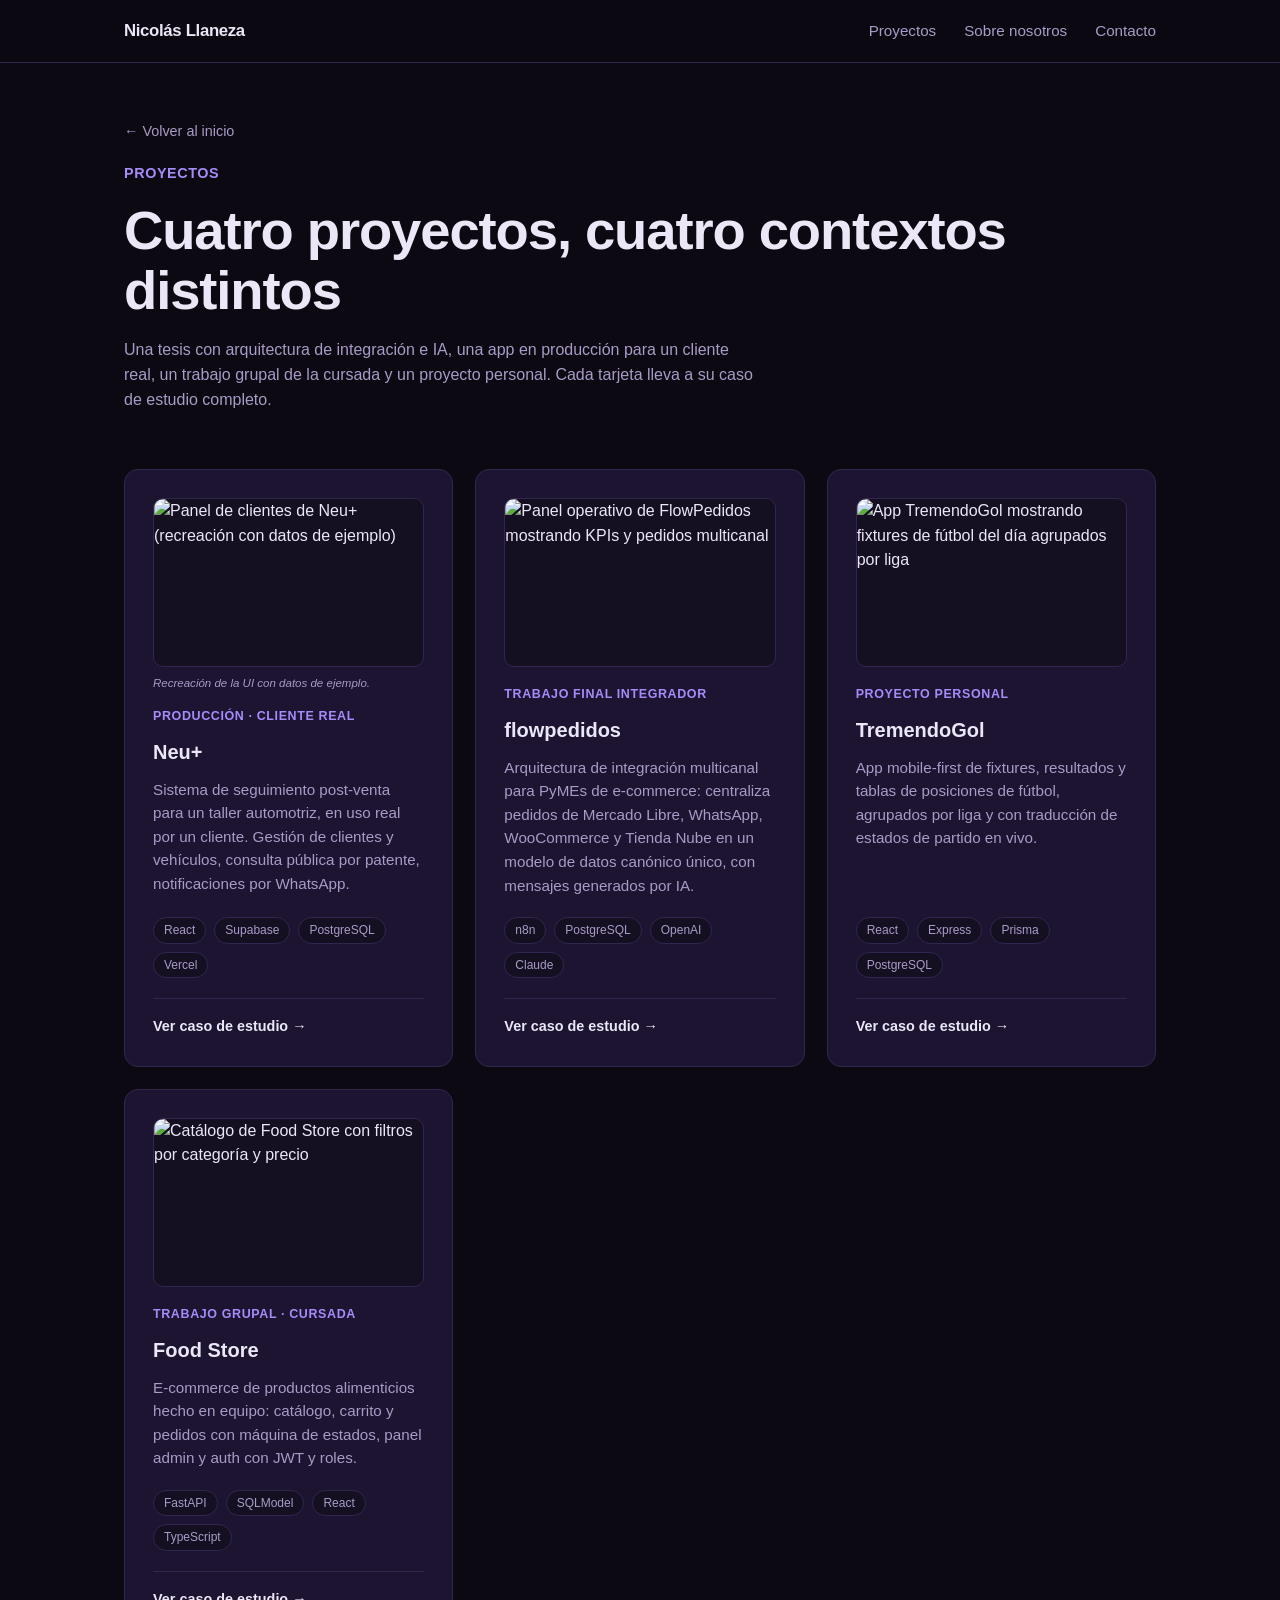
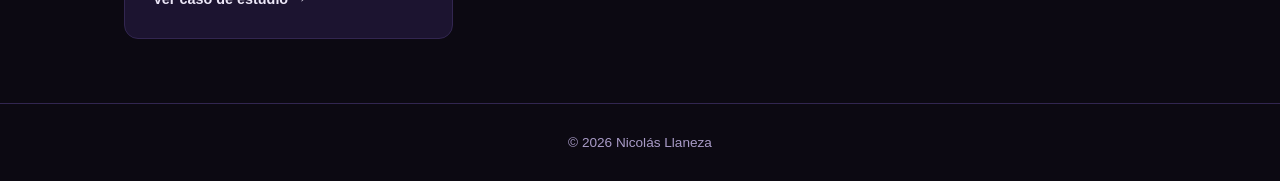
==== proyectos/index.html @ ff7ce4b2 "Rewrite about section as MNK Labs company copy Reframes "Sobre mí" as "Sobre nosotros" from the stud" ====
<!DOCTYPE html>
<html lang="es">
<head>
<meta charset="UTF-8">
<meta name="viewport" content="width=device-width, initial-scale=1.0">
<title>Proyectos — Nicolás Llaneza</title>
<meta name="description" content="Proyectos de Nicolás Llaneza: flowpedidos, Neu+, TremendoGol y Food Store, con caso de estudio de cada uno.">
<link rel="stylesheet" href="../assets/style.css">
</head>
<body>

<header>
  <div class="wrap">
    <nav>
      <a class="logo" href="../index.html">Nicolás Llaneza</a>
      <ul class="nav-links">
        <li><a href="./">Proyectos</a></li>
        <li><a href="../index.html#nosotros">Sobre nosotros</a></li>
        <li><a href="../index.html#contacto">Contacto</a></li>
      </ul>
    </nav>
  </div>
</header>

<main>
  <div class="wrap">
    <section class="page-hero">
      <a class="back-link" href="../index.html">← Volver al inicio</a>
      <div class="eyebrow">Proyectos</div>
      <h1>Cuatro proyectos, cuatro contextos distintos</h1>
      <p class="section-sub">
        Una tesis con arquitectura de integración e IA, una app en producción para un
        cliente real, un trabajo grupal de la cursada y un proyecto personal. Cada tarjeta
        lleva a su caso de estudio completo.
      </p>
    </section>

    <section style="padding-top: 0;">
      <div class="projects-grid">

        <a class="card" href="neu.html">
          <img class="card-image" src="../assets/neu.jpg" alt="Panel de clientes de Neu+ (recreación con datos de ejemplo)">
          <div class="card-image-caption">Recreación de la UI con datos de ejemplo.</div>
          <div class="card-kicker">Producción · Cliente real</div>
          <h3>Neu+</h3>
          <p>
            Sistema de seguimiento post-venta para un taller automotriz, en uso real por
            un cliente. Gestión de clientes y vehículos, consulta pública por patente,
            notificaciones por WhatsApp.
          </p>
          <div class="tags">
            <span>React</span><span>Supabase</span><span>PostgreSQL</span><span>Vercel</span>
          </div>
          <span class="card-cta">Ver caso de estudio →</span>
        </a>

        <a class="card" href="flowpedidos.html">
          <img class="card-image" src="../assets/flowpedidos.jpg" alt="Panel operativo de FlowPedidos mostrando KPIs y pedidos multicanal">
          <div class="card-kicker">Trabajo final integrador</div>
          <h3>flowpedidos</h3>
          <p>
            Arquitectura de integración multicanal para PyMEs de e-commerce: centraliza
            pedidos de Mercado Libre, WhatsApp, WooCommerce y Tienda Nube en un modelo de
            datos canónico único, con mensajes generados por IA.
          </p>
          <div class="tags">
            <span>n8n</span><span>PostgreSQL</span><span>OpenAI</span><span>Claude</span>
          </div>
          <span class="card-cta">Ver caso de estudio →</span>
        </a>

        <a class="card" href="tremendogol.html">
          <img class="card-image" src="../assets/tremendogol.jpg" alt="App TremendoGol mostrando fixtures de fútbol del día agrupados por liga">
          <div class="card-kicker">Proyecto personal</div>
          <h3>TremendoGol</h3>
          <p>
            App mobile-first de fixtures, resultados y tablas de posiciones de fútbol,
            agrupados por liga y con traducción de estados de partido en vivo.
          </p>
          <div class="tags">
            <span>React</span><span>Express</span><span>Prisma</span><span>PostgreSQL</span>
          </div>
          <span class="card-cta">Ver caso de estudio →</span>
        </a>

        <a class="card" href="foodstore.html">
          <img class="card-image" src="../assets/foodstore.jpg" alt="Catálogo de Food Store con filtros por categoría y precio">
          <div class="card-kicker">Trabajo grupal · Cursada</div>
          <h3>Food Store</h3>
          <p>
            E-commerce de productos alimenticios hecho en equipo: catálogo, carrito y
            pedidos con máquina de estados, panel admin y auth con JWT y roles.
          </p>
          <div class="tags">
            <span>FastAPI</span><span>SQLModel</span><span>React</span><span>TypeScript</span>
          </div>
          <span class="card-cta">Ver caso de estudio →</span>
        </a>

      </div>
    </section>
  </div>
</main>

<footer>
  <div class="wrap">
    © <span id="year"></span> Nicolás Llaneza
  </div>
</footer>

<script>
  document.getElementById('year').textContent = new Date().getFullYear();
</script>

</body>
</html>
---- assets/style.css ----
:root {
  --bg: #0c0912;
  --bg-alt: #150f22;
  --card: #1c1430;
  --border: #322650;
  --text: #ece7f7;
  --text-dim: #a99bc7;
  --accent: #a78bfa;
  --accent-dim: #6d28d9;
  --radius: 14px;
  --max-width: 1080px;
}

* { box-sizing: border-box; }

html { scroll-behavior: smooth; }

body {
  margin: 0;
  background: var(--bg);
  color: var(--text);
  font-family: -apple-system, BlinkMacSystemFont, "Segoe UI", Roboto, Helvetica, Arial, sans-serif;
  line-height: 1.55;
}

a { color: inherit; }

.wrap {
  max-width: var(--max-width);
  margin: 0 auto;
  padding: 0 24px;
}

/* Nav */
header {
  position: sticky;
  top: 0;
  z-index: 20;
  background: rgba(12, 9, 18, 0.85);
  backdrop-filter: blur(10px);
  border-bottom: 1px solid var(--border);
}

nav {
  display: flex;
  align-items: center;
  justify-content: space-between;
  padding: 18px 0;
}

.logo {
  font-weight: 700;
  letter-spacing: -0.02em;
  text-decoration: none;
  font-size: 1.05rem;
}

.nav-links {
  display: flex;
  gap: 28px;
  list-style: none;
  margin: 0;
  padding: 0;
}

.nav-links a {
  text-decoration: none;
  color: var(--text-dim);
  font-size: 0.95rem;
  transition: color 0.15s;
}

.nav-links a:hover { color: var(--text); }

/* Hero */
.hero {
  padding: 96px 0 72px;
}

.hero-inner {
  display: flex;
  align-items: center;
  gap: 48px;
}

.hero-text { flex: 1; min-width: 0; }

.avatar {
  flex-shrink: 0;
  width: 200px;
  height: 200px;
  border-radius: 50%;
  object-fit: cover;
  border: 3px solid var(--accent-dim);
  box-shadow: 0 0 0 6px var(--bg-alt);
}

.eyebrow {
  color: var(--accent);
  font-size: 0.9rem;
  font-weight: 600;
  letter-spacing: 0.04em;
  text-transform: uppercase;
  margin-bottom: 16px;
}

h1 {
  font-size: clamp(2.2rem, 5vw, 3.4rem);
  line-height: 1.1;
  margin: 0 0 18px;
  letter-spacing: -0.02em;
}

.hero p.lead {
  color: var(--text-dim);
  font-size: 1.15rem;
  max-width: 620px;
  margin: 0 0 32px;
}

.btn-row { display: flex; gap: 14px; flex-wrap: wrap; }

.btn {
  display: inline-flex;
  align-items: center;
  gap: 8px;
  padding: 12px 22px;
  border-radius: 999px;
  text-decoration: none;
  font-size: 0.95rem;
  font-weight: 600;
  transition: transform 0.15s, background 0.15s, border-color 0.15s;
}

.btn-primary {
  background: var(--accent);
  color: #1a1030;
}
.btn-primary:hover { transform: translateY(-1px); background: #c4b5fd; }

.btn-ghost {
  border: 1px solid var(--border);
  color: var(--text);
}
.btn-ghost:hover { border-color: var(--accent-dim); transform: translateY(-1px); }

/* Sections */
section { padding: 64px 0; }

h2 {
  font-size: clamp(1.5rem, 3vw, 2rem);
  margin: 0 0 8px;
  letter-spacing: -0.01em;
}

.section-sub {
  color: var(--text-dim);
  margin: 0 0 40px;
  max-width: 640px;
}

.subheading {
  font-size: 1.05rem;
  color: var(--text);
  margin: 28px 0 12px;
}

/* About / stack */
.stack-tags {
  display: flex;
  flex-wrap: wrap;
  gap: 10px;
  margin-top: 24px;
}

.tag {
  border: 1px solid var(--border);
  background: var(--bg-alt);
  color: var(--text-dim);
  padding: 6px 14px;
  border-radius: 999px;
  font-size: 0.85rem;
}

/* Projects */
.projects-grid {
  display: grid;
  grid-template-columns: repeat(auto-fit, minmax(320px, 1fr));
  gap: 22px;
}

.card {
  background: var(--card);
  border: 1px solid var(--border);
  border-radius: var(--radius);
  padding: 28px;
  display: flex;
  flex-direction: column;
  transition: border-color 0.2s, transform 0.2s;
  text-decoration: none;
}

.card:hover {
  border-color: var(--accent-dim);
  transform: translateY(-3px);
}

.card:focus-visible { outline: 2px solid var(--accent); outline-offset: 2px; }

.card-image {
  width: 100%;
  aspect-ratio: 16 / 10;
  object-fit: cover;
  object-position: top;
  border-radius: 10px;
  border: 1px solid var(--border);
  margin-bottom: 18px;
  background: var(--bg-alt);
}

.card-image-caption {
  font-size: 0.72rem;
  color: var(--text-dim);
  font-style: italic;
  margin: -10px 0 14px;
}

.card-kicker {
  font-size: 0.78rem;
  font-weight: 700;
  letter-spacing: 0.05em;
  text-transform: uppercase;
  color: var(--accent);
  margin-bottom: 10px;
}

.card h3 {
  margin: 0 0 10px;
  font-size: 1.25rem;
  color: var(--text);
}

.card p {
  color: var(--text-dim);
  font-size: 0.95rem;
  margin: 0 0 20px;
  flex-grow: 1;
}

.tags {
  display: flex;
  flex-wrap: wrap;
  gap: 8px;
  margin-bottom: 20px;
}

.tags span {
  font-size: 0.75rem;
  color: var(--text-dim);
  background: var(--bg-alt);
  border: 1px solid var(--border);
  padding: 3px 10px;
  border-radius: 999px;
}

.card-cta {
  display: inline-flex;
  align-items: center;
  gap: 6px;
  font-size: 0.9rem;
  font-weight: 600;
  color: var(--text);
  border-top: 1px solid var(--border);
  padding-top: 16px;
  margin-top: auto;
}
.card:hover .card-cta { color: var(--accent); }

/* Contact */
.contact-card {
  background: var(--card);
  border: 1px solid var(--border);
  border-radius: var(--radius);
  padding: 48px;
  text-align: center;
}

.contact-card h2 { margin-bottom: 12px; }
.contact-card p { color: var(--text-dim); margin-bottom: 28px; }

footer {
  border-top: 1px solid var(--border);
  padding: 28px 0;
  color: var(--text-dim);
  font-size: 0.85rem;
  text-align: center;
}

/* Projects index page */
.page-hero {
  padding: 56px 0 16px;
}

.back-link {
  display: inline-flex;
  align-items: center;
  gap: 6px;
  color: var(--text-dim);
  text-decoration: none;
  font-size: 0.9rem;
  margin-bottom: 20px;
}
.back-link:hover { color: var(--accent); }

/* Case study pages */
.case-hero {
  padding: 48px 0 32px;
}

.case-hero h1 { font-size: clamp(2rem, 4.5vw, 2.8rem); margin-bottom: 14px; }

.case-hero .lead {
  color: var(--text-dim);
  font-size: 1.1rem;
  max-width: 680px;
}

.case-image {
  display: block;
  max-width: 100%;
  width: auto;
  max-height: 70vh;
  border-radius: var(--radius);
  border: 1px solid var(--border);
  object-fit: contain;
  background: var(--bg-alt);
  margin: 24px auto 8px;
}

.case-body {
  max-width: 700px;
  padding: 32px 0;
}

.case-body h2 {
  font-size: 1.25rem;
  margin: 40px 0 12px;
}
.case-body h2:first-child { margin-top: 0; }

.case-body p {
  color: var(--text-dim);
  font-size: 1rem;
  margin: 0 0 16px;
}

.case-body ul { color: var(--text-dim); padding-left: 20px; }
.case-body li { margin-bottom: 8px; }

.case-meta {
  display: flex;
  flex-wrap: wrap;
  gap: 32px;
  padding: 20px 0;
  border-top: 1px solid var(--border);
  border-bottom: 1px solid var(--border);
  margin: 24px 0;
}
.case-meta div { min-width: 120px; }
.case-meta .label {
  font-size: 0.72rem;
  text-transform: uppercase;
  letter-spacing: 0.05em;
  color: var(--text-dim);
  margin-bottom: 4px;
}
.case-meta .value { font-weight: 600; color: var(--text); font-size: 0.95rem; }

.pager {
  display: flex;
  justify-content: space-between;
  border-top: 1px solid var(--border);
  padding-top: 24px;
  margin-top: 16px;
  font-size: 0.9rem;
}
.pager a { text-decoration: none; color: var(--text-dim); }
.pager a:hover { color: var(--accent); }

@media (max-width: 640px) {
  .nav-links { gap: 16px; }
  .hero { padding: 64px 0 48px; }
  .contact-card { padding: 32px 20px; }
  .hero-inner { flex-direction: column-reverse; text-align: center; gap: 28px; }
  .hero-text .lead { margin-left: auto; margin-right: auto; }
  .avatar { width: 140px; height: 140px; }
  .case-meta { gap: 20px; }
}
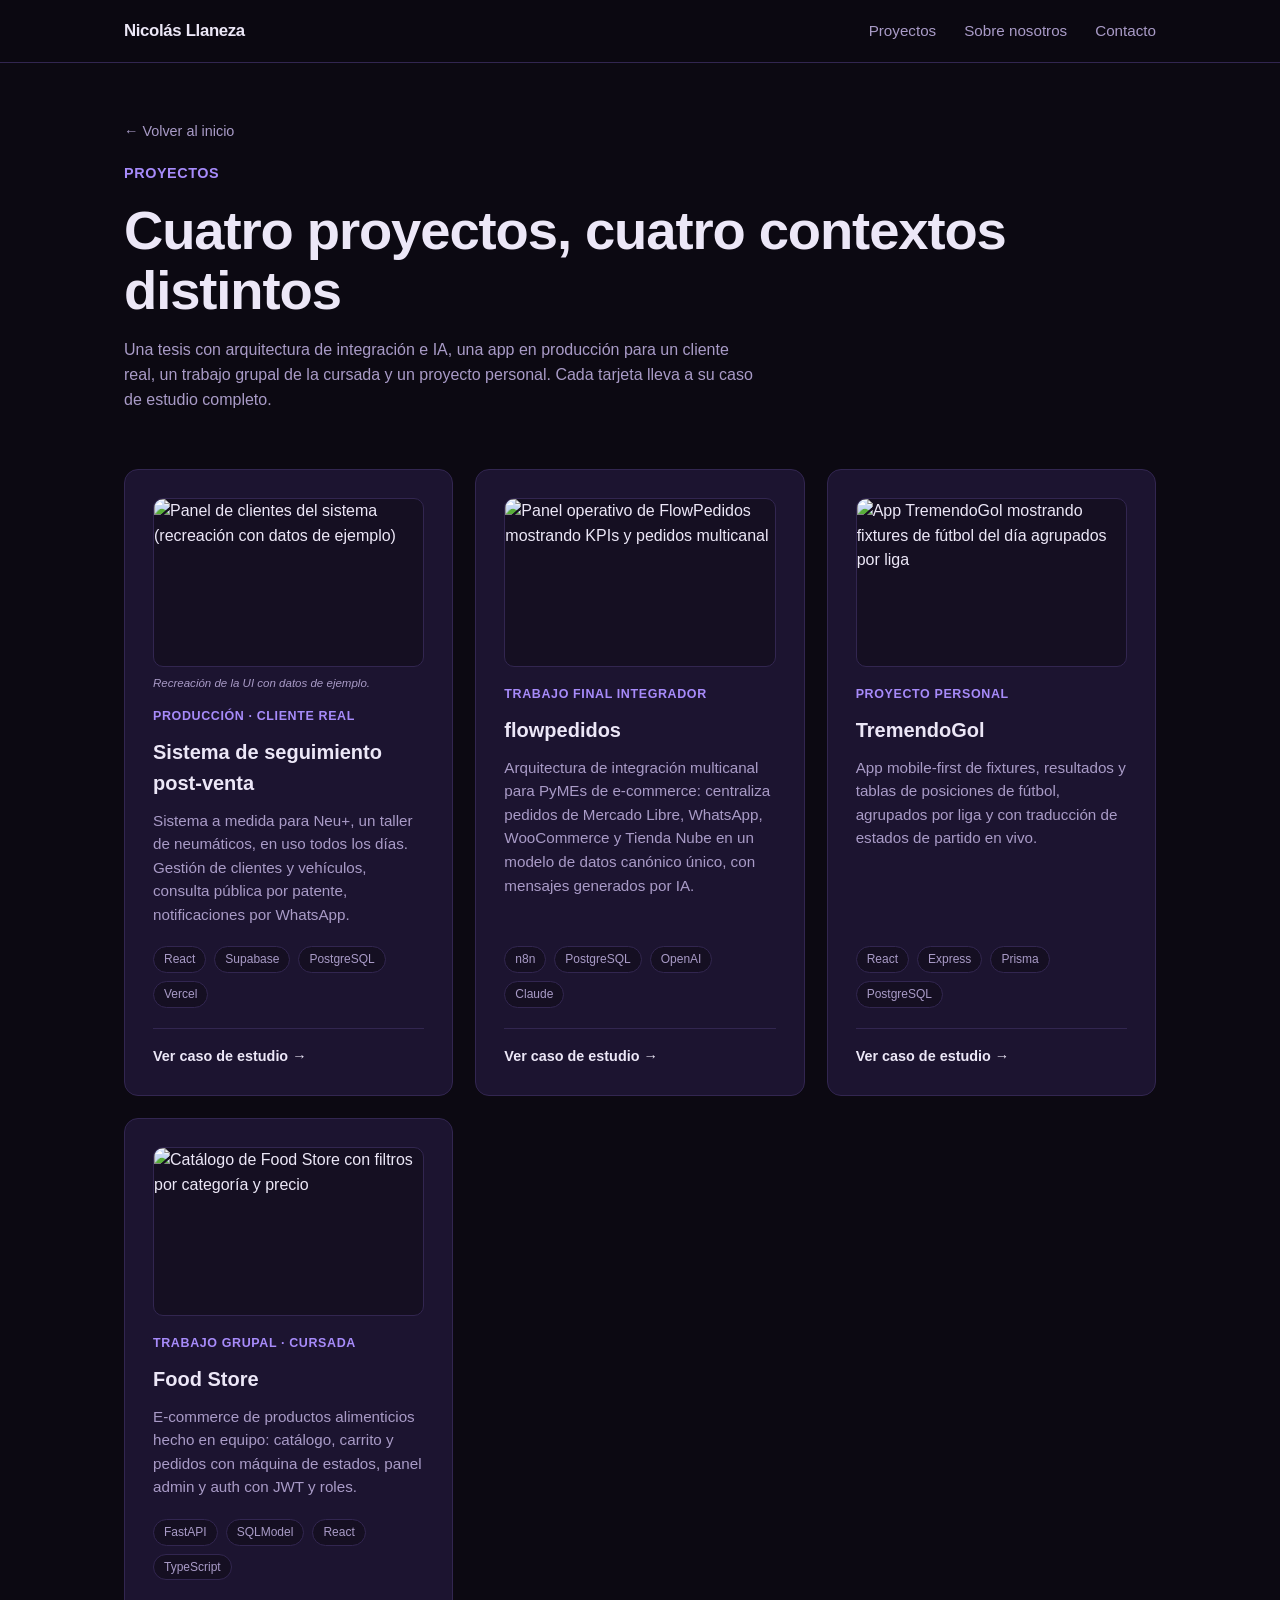
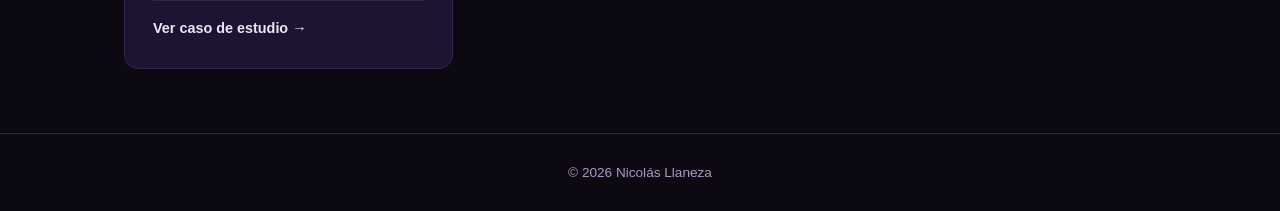
==== commit d94e222f: "Fix: Neu+ is the client, not the name of the system The case study was titled "Neu+" as if that were" ====
--- a/proyectos/index.html
+++ b/proyectos/index.html
@@ -4,7 +4,7 @@
 <meta charset="UTF-8">
 <meta name="viewport" content="width=device-width, initial-scale=1.0">
 <title>Proyectos — Nicolás Llaneza</title>
-<meta name="description" content="Proyectos de Nicolás Llaneza: flowpedidos, Neu+, TremendoGol y Food Store, con caso de estudio de cada uno.">
+<meta name="description" content="Proyectos de Nicolás Llaneza: sistema de seguimiento post-venta para Neu+, flowpedidos, TremendoGol y Food Store, con caso de estudio de cada uno.">
 <link rel="stylesheet" href="../assets/style.css">
 </head>
 <body>
@@ -39,14 +39,14 @@
       <div class="projects-grid">
 
         <a class="card" href="neu.html">
-          <img class="card-image" src="../assets/neu.jpg" alt="Panel de clientes de Neu+ (recreación con datos de ejemplo)">
+          <img class="card-image" src="../assets/neu.jpg" alt="Panel de clientes del sistema (recreación con datos de ejemplo)">
           <div class="card-image-caption">Recreación de la UI con datos de ejemplo.</div>
           <div class="card-kicker">Producción · Cliente real</div>
-          <h3>Neu+</h3>
+          <h3>Sistema de seguimiento post-venta</h3>
           <p>
-            Sistema de seguimiento post-venta para un taller automotriz, en uso real por
-            un cliente. Gestión de clientes y vehículos, consulta pública por patente,
-            notificaciones por WhatsApp.
+            Sistema a medida para Neu+, un taller de neumáticos, en uso todos los días.
+            Gestión de clientes y vehículos, consulta pública por patente, notificaciones
+            por WhatsApp.
           </p>
           <div class="tags">
             <span>React</span><span>Supabase</span><span>PostgreSQL</span><span>Vercel</span>
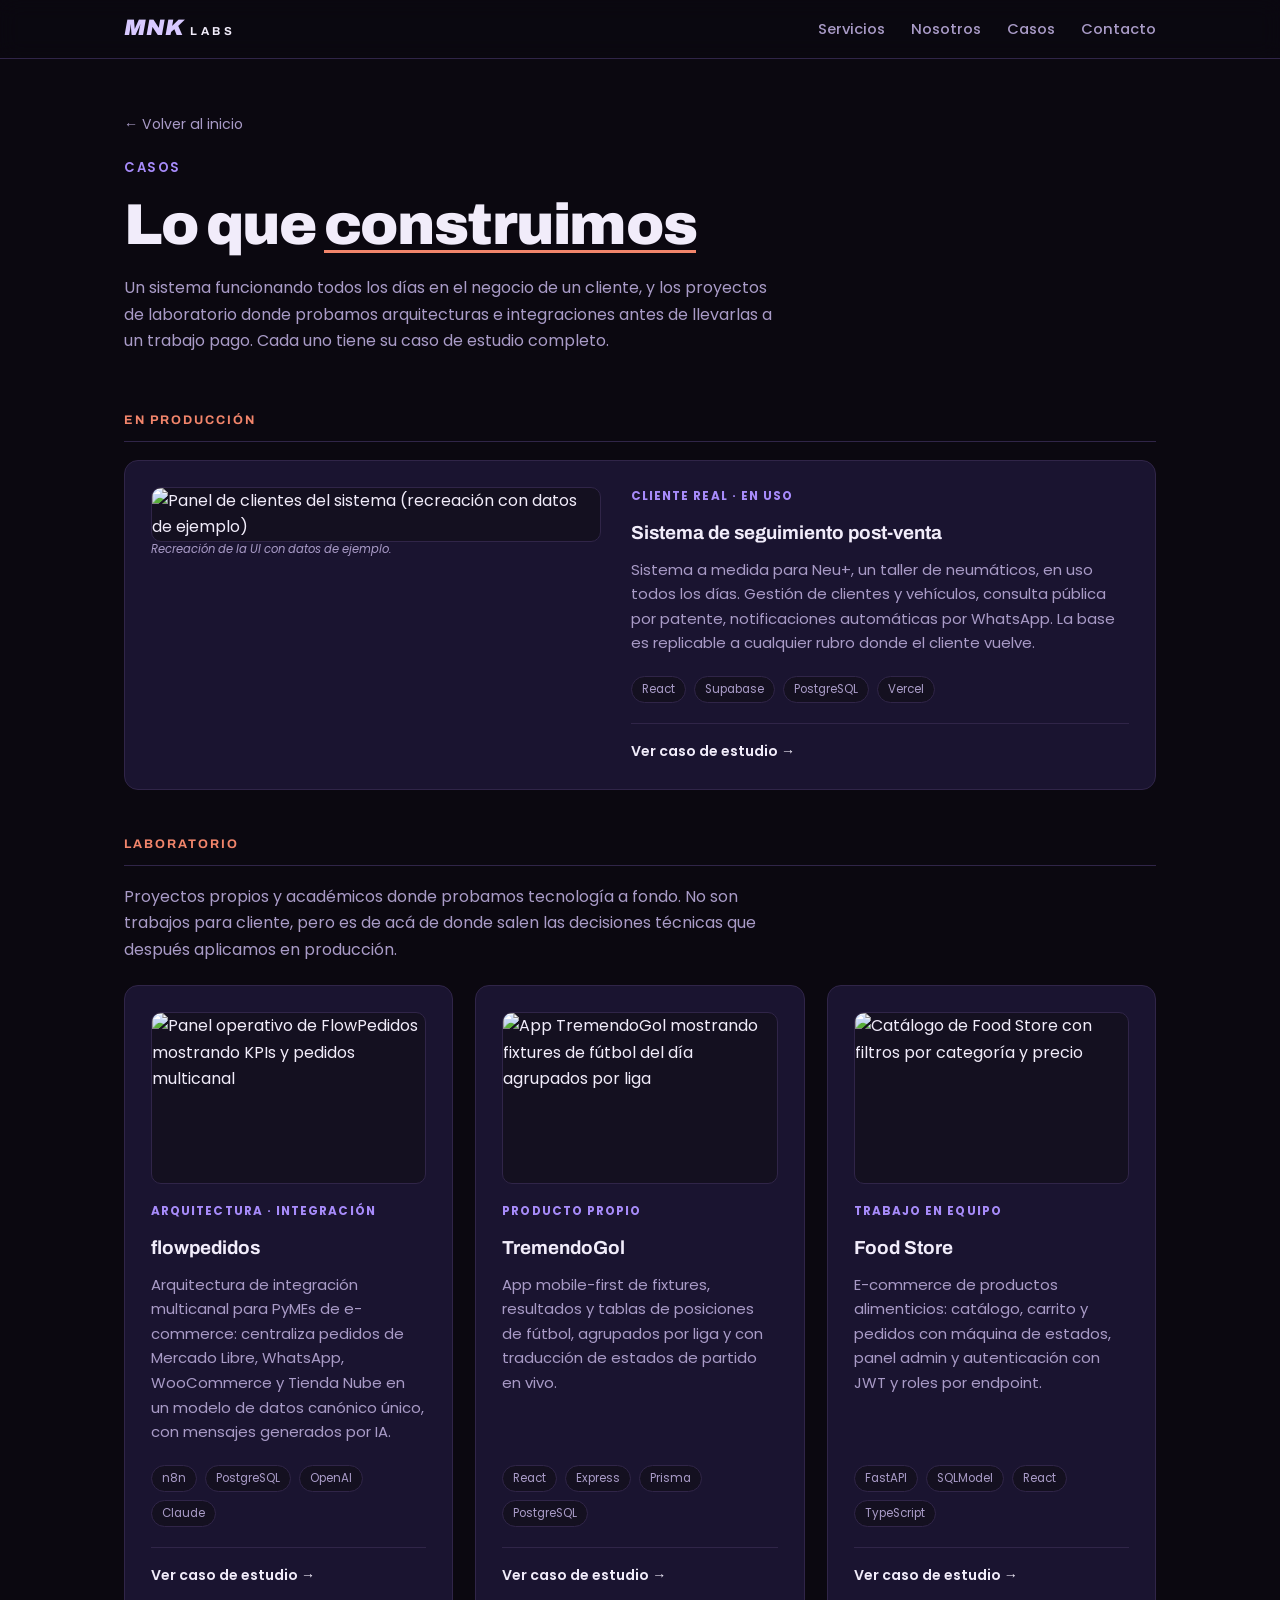
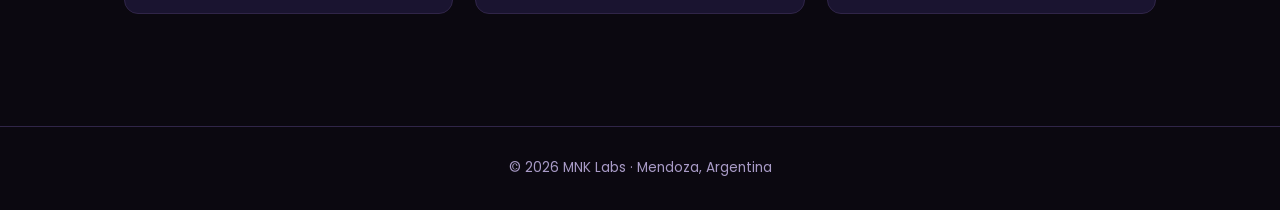
==== commit fa38101c: "Rebrand site from personal portfolio to MNK Labs Turns the personal portfolio into a studio site:  -" ====
--- a/proyectos/index.html
+++ b/proyectos/index.html
@@ -3,8 +3,11 @@
 <head>
 <meta charset="UTF-8">
 <meta name="viewport" content="width=device-width, initial-scale=1.0">
-<title>Proyectos — Nicolás Llaneza</title>
-<meta name="description" content="Proyectos de Nicolás Llaneza: sistema de seguimiento post-venta para Neu+, flowpedidos, TremendoGol y Food Store, con caso de estudio de cada uno.">
+<title>Casos — MNK Labs</title>
+<meta name="description" content="Casos de MNK Labs: sistema de seguimiento post-venta en producción para Neu+, más los proyectos de laboratorio donde probamos arquitecturas e integraciones.">
+<link rel="preconnect" href="https://fonts.googleapis.com">
+<link rel="preconnect" href="https://fonts.gstatic.com" crossorigin>
+<link href="https://fonts.googleapis.com/css2?family=Archivo:ital,wght@0,400..900;1,400..900&family=Poppins:wght@400;500;600;700&display=swap" rel="stylesheet">
 <link rel="stylesheet" href="../assets/style.css">
 </head>
 <body>
@@ -12,10 +15,11 @@
 <header>
   <div class="wrap">
     <nav>
-      <a class="logo" href="../index.html">Nicolás Llaneza</a>
+      <a class="logo" href="../index.html"><span class="logo-mnk">MNK</span><span class="logo-labs">LABS</span></a>
       <ul class="nav-links">
-        <li><a href="./">Proyectos</a></li>
-        <li><a href="../index.html#nosotros">Sobre nosotros</a></li>
+        <li><a href="../index.html#servicios">Servicios</a></li>
+        <li><a href="../index.html#nosotros">Nosotros</a></li>
+        <li><a href="./">Casos</a></li>
         <li><a href="../index.html#contacto">Contacto</a></li>
       </ul>
     </nav>
@@ -26,77 +30,93 @@
   <div class="wrap">
     <section class="page-hero">
       <a class="back-link" href="../index.html">← Volver al inicio</a>
-      <div class="eyebrow">Proyectos</div>
-      <h1>Cuatro proyectos, cuatro contextos distintos</h1>
+      <div class="eyebrow">Casos</div>
+      <h1>Lo que <span class="underline">construimos</span></h1>
       <p class="section-sub">
-        Una tesis con arquitectura de integración e IA, una app en producción para un
-        cliente real, un trabajo grupal de la cursada y un proyecto personal. Cada tarjeta
-        lleva a su caso de estudio completo.
+        Un sistema funcionando todos los días en el negocio de un cliente, y los proyectos
+        de laboratorio donde probamos arquitecturas e integraciones antes de llevarlas a un
+        trabajo pago. Cada uno tiene su caso de estudio completo.
       </p>
     </section>
 
     <section style="padding-top: 0;">
-      <div class="projects-grid">
+      <div class="service-group">
+        <div class="group-label">En producción</div>
+        <a class="card card-featured" href="neu.html">
+          <div class="featured-media">
+            <img class="card-image" src="../assets/neu.jpg" alt="Panel de clientes del sistema (recreación con datos de ejemplo)">
+            <div class="card-image-caption">Recreación de la UI con datos de ejemplo.</div>
+          </div>
+          <div class="featured-body">
+            <div class="card-kicker">Cliente real · En uso</div>
+            <h3>Sistema de seguimiento post-venta</h3>
+            <p>
+              Sistema a medida para Neu+, un taller de neumáticos, en uso todos los días.
+              Gestión de clientes y vehículos, consulta pública por patente, notificaciones
+              automáticas por WhatsApp. La base es replicable a cualquier rubro donde el
+              cliente vuelve.
+            </p>
+            <div class="tags">
+              <span>React</span><span>Supabase</span><span>PostgreSQL</span><span>Vercel</span>
+            </div>
+            <span class="card-cta">Ver caso de estudio →</span>
+          </div>
+        </a>
+      </div>
 
-        <a class="card" href="neu.html">
-          <img class="card-image" src="../assets/neu.jpg" alt="Panel de clientes del sistema (recreación con datos de ejemplo)">
-          <div class="card-image-caption">Recreación de la UI con datos de ejemplo.</div>
-          <div class="card-kicker">Producción · Cliente real</div>
-          <h3>Sistema de seguimiento post-venta</h3>
-          <p>
-            Sistema a medida para Neu+, un taller de neumáticos, en uso todos los días.
-            Gestión de clientes y vehículos, consulta pública por patente, notificaciones
-            por WhatsApp.
-          </p>
-          <div class="tags">
-            <span>React</span><span>Supabase</span><span>PostgreSQL</span><span>Vercel</span>
-          </div>
-          <span class="card-cta">Ver caso de estudio →</span>
-        </a>
+      <div class="service-group">
+        <div class="group-label">Laboratorio</div>
+        <p class="section-sub" style="margin-bottom: 22px;">
+          Proyectos propios y académicos donde probamos tecnología a fondo. No son trabajos
+          para cliente, pero es de acá de donde salen las decisiones técnicas que después
+          aplicamos en producción.
+        </p>
+        <div class="projects-grid">
 
-        <a class="card" href="flowpedidos.html">
-          <img class="card-image" src="../assets/flowpedidos.jpg" alt="Panel operativo de FlowPedidos mostrando KPIs y pedidos multicanal">
-          <div class="card-kicker">Trabajo final integrador</div>
-          <h3>flowpedidos</h3>
-          <p>
-            Arquitectura de integración multicanal para PyMEs de e-commerce: centraliza
-            pedidos de Mercado Libre, WhatsApp, WooCommerce y Tienda Nube en un modelo de
-            datos canónico único, con mensajes generados por IA.
-          </p>
-          <div class="tags">
-            <span>n8n</span><span>PostgreSQL</span><span>OpenAI</span><span>Claude</span>
-          </div>
-          <span class="card-cta">Ver caso de estudio →</span>
-        </a>
+          <a class="card" href="flowpedidos.html">
+            <img class="card-image" src="../assets/flowpedidos.jpg" alt="Panel operativo de FlowPedidos mostrando KPIs y pedidos multicanal">
+            <div class="card-kicker">Arquitectura · Integración</div>
+            <h3>flowpedidos</h3>
+            <p>
+              Arquitectura de integración multicanal para PyMEs de e-commerce: centraliza
+              pedidos de Mercado Libre, WhatsApp, WooCommerce y Tienda Nube en un modelo de
+              datos canónico único, con mensajes generados por IA.
+            </p>
+            <div class="tags">
+              <span>n8n</span><span>PostgreSQL</span><span>OpenAI</span><span>Claude</span>
+            </div>
+            <span class="card-cta">Ver caso de estudio →</span>
+          </a>
 
-        <a class="card" href="tremendogol.html">
-          <img class="card-image" src="../assets/tremendogol.jpg" alt="App TremendoGol mostrando fixtures de fútbol del día agrupados por liga">
-          <div class="card-kicker">Proyecto personal</div>
-          <h3>TremendoGol</h3>
-          <p>
-            App mobile-first de fixtures, resultados y tablas de posiciones de fútbol,
-            agrupados por liga y con traducción de estados de partido en vivo.
-          </p>
-          <div class="tags">
-            <span>React</span><span>Express</span><span>Prisma</span><span>PostgreSQL</span>
-          </div>
-          <span class="card-cta">Ver caso de estudio →</span>
-        </a>
+          <a class="card" href="tremendogol.html">
+            <img class="card-image" src="../assets/tremendogol.jpg" alt="App TremendoGol mostrando fixtures de fútbol del día agrupados por liga">
+            <div class="card-kicker">Producto propio</div>
+            <h3>TremendoGol</h3>
+            <p>
+              App mobile-first de fixtures, resultados y tablas de posiciones de fútbol,
+              agrupados por liga y con traducción de estados de partido en vivo.
+            </p>
+            <div class="tags">
+              <span>React</span><span>Express</span><span>Prisma</span><span>PostgreSQL</span>
+            </div>
+            <span class="card-cta">Ver caso de estudio →</span>
+          </a>
 
-        <a class="card" href="foodstore.html">
-          <img class="card-image" src="../assets/foodstore.jpg" alt="Catálogo de Food Store con filtros por categoría y precio">
-          <div class="card-kicker">Trabajo grupal · Cursada</div>
-          <h3>Food Store</h3>
-          <p>
-            E-commerce de productos alimenticios hecho en equipo: catálogo, carrito y
-            pedidos con máquina de estados, panel admin y auth con JWT y roles.
-          </p>
-          <div class="tags">
-            <span>FastAPI</span><span>SQLModel</span><span>React</span><span>TypeScript</span>
-          </div>
-          <span class="card-cta">Ver caso de estudio →</span>
-        </a>
+          <a class="card" href="foodstore.html">
+            <img class="card-image" src="../assets/foodstore.jpg" alt="Catálogo de Food Store con filtros por categoría y precio">
+            <div class="card-kicker">Trabajo en equipo</div>
+            <h3>Food Store</h3>
+            <p>
+              E-commerce de productos alimenticios: catálogo, carrito y pedidos con máquina
+              de estados, panel admin y autenticación con JWT y roles por endpoint.
+            </p>
+            <div class="tags">
+              <span>FastAPI</span><span>SQLModel</span><span>React</span><span>TypeScript</span>
+            </div>
+            <span class="card-cta">Ver caso de estudio →</span>
+          </a>
 
+        </div>
       </div>
     </section>
   </div>
@@ -104,7 +124,7 @@
 
 <footer>
   <div class="wrap">
-    © <span id="year"></span> Nicolás Llaneza
+    © <span id="year"></span> MNK Labs · Mendoza, Argentina
   </div>
 </footer>
 
--- a/assets/style.css
+++ b/assets/style.css
@@ -1,12 +1,28 @@
+/* ==========================================================================
+   MNK Labs — hoja de estilos compartida
+   ========================================================================== */
+
 :root {
-  --bg: #0c0912;
-  --bg-alt: #150f22;
-  --card: #1c1430;
-  --border: #322650;
-  --text: #ece7f7;
+  /* Superficie */
+  --bg: #0b0810;
+  --bg-alt: #141020;
+  --card: #1a1430;
+  --border: #302548;
+
+  /* Texto */
+  --text: #f1ecfa;
   --text-dim: #a99bc7;
-  --accent: #a78bfa;
+
+  /* Marca */
+  --accent: #a78bfa;      /* violeta MNK — botones, kickers, links */
   --accent-dim: #6d28d9;
+  --coral: #f2856b;       /* coral — subrayados y destaques */
+  --lavender: #d8c9ff;
+
+  /* Tipografía */
+  --font-display: 'Archivo', -apple-system, BlinkMacSystemFont, 'Segoe UI', sans-serif;
+  --font-body: 'Poppins', -apple-system, BlinkMacSystemFont, 'Segoe UI', Roboto, sans-serif;
+
   --radius: 14px;
   --max-width: 1080px;
 }
@@ -19,8 +35,9 @@
   margin: 0;
   background: var(--bg);
   color: var(--text);
-  font-family: -apple-system, BlinkMacSystemFont, "Segoe UI", Roboto, Helvetica, Arial, sans-serif;
-  line-height: 1.55;
+  font-family: var(--font-body);
+  line-height: 1.65;
+  -webkit-font-smoothing: antialiased;
 }
 
 a { color: inherit; }
@@ -31,12 +48,35 @@
   padding: 0 24px;
 }
 
-/* Nav */
+/* --- Marca --------------------------------------------------------------- */
+.logo {
+  display: inline-flex;
+  align-items: baseline;
+  gap: 7px;
+  text-decoration: none;
+  font-family: var(--font-display);
+}
+.logo-mnk {
+  font-weight: 900;
+  font-style: italic;
+  font-size: 1.4rem;
+  line-height: 1;
+  letter-spacing: -0.01em;
+  color: var(--lavender);
+}
+.logo-labs {
+  font-weight: 700;
+  font-size: 0.72rem;
+  letter-spacing: 0.3em;
+  color: var(--text);
+}
+
+/* --- Nav ----------------------------------------------------------------- */
 header {
   position: sticky;
   top: 0;
   z-index: 20;
-  background: rgba(12, 9, 18, 0.85);
+  background: rgba(11, 8, 16, 0.88);
   backdrop-filter: blur(10px);
   border-bottom: 1px solid var(--border);
 }
@@ -45,19 +85,13 @@
   display: flex;
   align-items: center;
   justify-content: space-between;
-  padding: 18px 0;
-}
-
-.logo {
-  font-weight: 700;
-  letter-spacing: -0.02em;
-  text-decoration: none;
-  font-size: 1.05rem;
+  gap: 20px;
+  padding: 16px 0;
 }
 
 .nav-links {
   display: flex;
-  gap: 28px;
+  gap: 26px;
   list-style: none;
   margin: 0;
   padding: 0;
@@ -66,111 +100,177 @@
 .nav-links a {
   text-decoration: none;
   color: var(--text-dim);
-  font-size: 0.95rem;
+  font-size: 0.92rem;
+  font-weight: 500;
   transition: color 0.15s;
 }
-
 .nav-links a:hover { color: var(--text); }
 
-/* Hero */
-.hero {
-  padding: 96px 0 72px;
-}
-
-.hero-inner {
-  display: flex;
-  align-items: center;
-  gap: 48px;
-}
-
-.hero-text { flex: 1; min-width: 0; }
-
-.avatar {
-  flex-shrink: 0;
-  width: 200px;
-  height: 200px;
-  border-radius: 50%;
-  object-fit: cover;
-  border: 3px solid var(--accent-dim);
-  box-shadow: 0 0 0 6px var(--bg-alt);
+/* --- Tipografía ---------------------------------------------------------- */
+h1, h2, h3 { font-family: var(--font-display); }
+
+h1 {
+  font-size: clamp(2.3rem, 5.5vw, 3.6rem);
+  font-weight: 900;
+  line-height: 1.06;
+  margin: 0 0 20px;
+  letter-spacing: -0.025em;
+}
+
+h2 {
+  font-size: clamp(1.6rem, 3.2vw, 2.1rem);
+  font-weight: 800;
+  margin: 0 0 10px;
+  letter-spacing: -0.015em;
+}
+
+/* Subrayado coral, como en las piezas de marca */
+.underline {
+  background-image: linear-gradient(var(--coral), var(--coral));
+  background-repeat: no-repeat;
+  background-size: 100% 3px;
+  background-position: 0 92%;
+  padding-bottom: 2px;
 }
 
 .eyebrow {
   color: var(--accent);
-  font-size: 0.9rem;
+  font-size: 0.82rem;
   font-weight: 600;
-  letter-spacing: 0.04em;
+  letter-spacing: 0.12em;
   text-transform: uppercase;
   margin-bottom: 16px;
 }
 
-h1 {
-  font-size: clamp(2.2rem, 5vw, 3.4rem);
-  line-height: 1.1;
-  margin: 0 0 18px;
-  letter-spacing: -0.02em;
-}
-
-.hero p.lead {
-  color: var(--text-dim);
-  font-size: 1.15rem;
-  max-width: 620px;
-  margin: 0 0 32px;
-}
-
+.section-sub {
+  color: var(--text-dim);
+  margin: 0 0 40px;
+  max-width: 660px;
+}
+
+.subheading {
+  font-family: var(--font-display);
+  font-size: 1.1rem;
+  font-weight: 700;
+  color: var(--text);
+  margin: 30px 0 12px;
+}
+
+/* --- Botones ------------------------------------------------------------- */
 .btn-row { display: flex; gap: 14px; flex-wrap: wrap; }
 
 .btn {
   display: inline-flex;
   align-items: center;
   gap: 8px;
-  padding: 12px 22px;
+  padding: 13px 24px;
   border-radius: 999px;
   text-decoration: none;
-  font-size: 0.95rem;
+  font-size: 0.94rem;
   font-weight: 600;
   transition: transform 0.15s, background 0.15s, border-color 0.15s;
 }
 
-.btn-primary {
-  background: var(--accent);
-  color: #1a1030;
-}
+.btn-primary { background: var(--accent); color: #1a1030; }
 .btn-primary:hover { transform: translateY(-1px); background: #c4b5fd; }
 
-.btn-ghost {
-  border: 1px solid var(--border);
-  color: var(--text);
-}
+.btn-ghost { border: 1px solid var(--border); color: var(--text); }
 .btn-ghost:hover { border-color: var(--accent-dim); transform: translateY(-1px); }
 
-/* Sections */
-section { padding: 64px 0; }
-
-h2 {
-  font-size: clamp(1.5rem, 3vw, 2rem);
-  margin: 0 0 8px;
-  letter-spacing: -0.01em;
-}
-
-.section-sub {
-  color: var(--text-dim);
-  margin: 0 0 40px;
+.btn-coral { background: var(--coral); color: #2b0f07; }
+.btn-coral:hover { transform: translateY(-1px); background: #ff9c81; }
+
+/* --- Secciones ----------------------------------------------------------- */
+section { padding: 68px 0; }
+
+/* --- Hero ---------------------------------------------------------------- */
+.hero { padding: 88px 0 64px; }
+
+.hero .lead {
+  color: var(--text-dim);
+  font-size: 1.16rem;
   max-width: 640px;
-}
-
-.subheading {
-  font-size: 1.05rem;
-  color: var(--text);
-  margin: 28px 0 12px;
-}
-
-/* About / stack */
+  margin: 0 0 32px;
+}
+
+/* --- Servicios ----------------------------------------------------------- */
+.service-group { margin-bottom: 44px; }
+
+.group-label {
+  font-family: var(--font-display);
+  font-size: 0.78rem;
+  font-weight: 700;
+  letter-spacing: 0.16em;
+  text-transform: uppercase;
+  color: var(--coral);
+  margin-bottom: 18px;
+  padding-bottom: 10px;
+  border-bottom: 1px solid var(--border);
+}
+
+.services-grid {
+  display: grid;
+  grid-template-columns: repeat(auto-fit, minmax(280px, 1fr));
+  gap: 20px;
+}
+
+.service {
+  background: var(--card);
+  border: 1px solid var(--border);
+  border-radius: var(--radius);
+  padding: 26px;
+  transition: border-color 0.2s, transform 0.2s;
+}
+.service:hover { border-color: var(--accent-dim); transform: translateY(-3px); }
+
+.service h3 {
+  font-size: 1.1rem;
+  font-weight: 700;
+  margin: 0 0 10px;
+}
+
+.service p {
+  color: var(--text-dim);
+  font-size: 0.93rem;
+  margin: 0;
+}
+
+/* --- Producto destacado -------------------------------------------------- */
+.product {
+  background: linear-gradient(150deg, #1d1338 0%, #150f26 100%);
+  border: 1px solid var(--accent-dim);
+  border-radius: var(--radius);
+  padding: 44px;
+}
+
+.product ul {
+  color: var(--text-dim);
+  padding-left: 0;
+  list-style: none;
+  margin: 24px 0;
+  display: grid;
+  gap: 12px;
+}
+
+.product li {
+  padding-left: 26px;
+  position: relative;
+  font-size: 0.95rem;
+}
+.product li::before {
+  content: "→";
+  position: absolute;
+  left: 0;
+  color: var(--coral);
+  font-weight: 700;
+}
+
+/* --- Stack --------------------------------------------------------------- */
 .stack-tags {
   display: flex;
   flex-wrap: wrap;
   gap: 10px;
-  margin-top: 24px;
+  margin-top: 26px;
 }
 
 .tag {
@@ -179,10 +279,40 @@
   color: var(--text-dim);
   padding: 6px 14px;
   border-radius: 999px;
-  font-size: 0.85rem;
-}
-
-/* Projects */
+  font-size: 0.82rem;
+}
+
+/* --- Quién está detrás --------------------------------------------------- */
+.founder {
+  display: flex;
+  align-items: center;
+  gap: 24px;
+  background: var(--card);
+  border: 1px solid var(--border);
+  border-radius: var(--radius);
+  padding: 24px 28px;
+  margin-top: 32px;
+}
+
+.founder img {
+  flex-shrink: 0;
+  width: 88px;
+  height: 88px;
+  border-radius: 50%;
+  object-fit: cover;
+  border: 2px solid var(--accent-dim);
+}
+
+.founder .name {
+  font-family: var(--font-display);
+  font-weight: 700;
+  font-size: 1.02rem;
+  margin-bottom: 2px;
+}
+
+.founder .role { color: var(--text-dim); font-size: 0.9rem; }
+
+/* --- Casos --------------------------------------------------------------- */
 .projects-grid {
   display: grid;
   grid-template-columns: repeat(auto-fit, minmax(320px, 1fr));
@@ -193,19 +323,27 @@
   background: var(--card);
   border: 1px solid var(--border);
   border-radius: var(--radius);
-  padding: 28px;
+  padding: 26px;
   display: flex;
   flex-direction: column;
   transition: border-color 0.2s, transform 0.2s;
   text-decoration: none;
 }
-
-.card:hover {
-  border-color: var(--accent-dim);
-  transform: translateY(-3px);
-}
-
+.card:hover { border-color: var(--accent-dim); transform: translateY(-3px); }
 .card:focus-visible { outline: 2px solid var(--accent); outline-offset: 2px; }
+
+/* Caso destacado: media a la izquierda, contenido a la derecha */
+.card-featured { flex-direction: row; gap: 30px; align-items: stretch; }
+
+.featured-media { width: 46%; flex-shrink: 0; }
+.featured-media .card-image { margin-bottom: 8px; }
+
+.featured-body {
+  display: flex;
+  flex-direction: column;
+  flex: 1;
+  min-width: 0;
+}
 
 .card-image {
   width: 100%;
@@ -226,9 +364,9 @@
 }
 
 .card-kicker {
-  font-size: 0.78rem;
-  font-weight: 700;
-  letter-spacing: 0.05em;
+  font-size: 0.74rem;
+  font-weight: 700;
+  letter-spacing: 0.09em;
   text-transform: uppercase;
   color: var(--accent);
   margin-bottom: 10px;
@@ -236,26 +374,22 @@
 
 .card h3 {
   margin: 0 0 10px;
-  font-size: 1.25rem;
+  font-size: 1.18rem;
+  font-weight: 700;
   color: var(--text);
 }
 
 .card p {
   color: var(--text-dim);
-  font-size: 0.95rem;
+  font-size: 0.93rem;
   margin: 0 0 20px;
   flex-grow: 1;
 }
 
-.tags {
-  display: flex;
-  flex-wrap: wrap;
-  gap: 8px;
-  margin-bottom: 20px;
-}
+.tags { display: flex; flex-wrap: wrap; gap: 8px; margin-bottom: 20px; }
 
 .tags span {
-  font-size: 0.75rem;
+  font-size: 0.73rem;
   color: var(--text-dim);
   background: var(--bg-alt);
   border: 1px solid var(--border);
@@ -267,7 +401,7 @@
   display: inline-flex;
   align-items: center;
   gap: 6px;
-  font-size: 0.9rem;
+  font-size: 0.88rem;
   font-weight: 600;
   color: var(--text);
   border-top: 1px solid var(--border);
@@ -276,12 +410,12 @@
 }
 .card:hover .card-cta { color: var(--accent); }
 
-/* Contact */
+/* --- Contacto ------------------------------------------------------------ */
 .contact-card {
-  background: var(--card);
+  background: linear-gradient(150deg, #1d1338 0%, #150f26 100%);
   border: 1px solid var(--border);
   border-radius: var(--radius);
-  padding: 48px;
+  padding: 52px 40px;
   text-align: center;
 }
 
@@ -290,16 +424,14 @@
 
 footer {
   border-top: 1px solid var(--border);
-  padding: 28px 0;
+  padding: 30px 0;
   color: var(--text-dim);
   font-size: 0.85rem;
   text-align: center;
 }
 
-/* Projects index page */
-.page-hero {
-  padding: 56px 0 16px;
-}
+/* --- Página de casos ----------------------------------------------------- */
+.page-hero { padding: 52px 0 16px; }
 
 .back-link {
   display: inline-flex;
@@ -307,22 +439,20 @@
   gap: 6px;
   color: var(--text-dim);
   text-decoration: none;
-  font-size: 0.9rem;
+  font-size: 0.88rem;
   margin-bottom: 20px;
 }
 .back-link:hover { color: var(--accent); }
 
-/* Case study pages */
-.case-hero {
-  padding: 48px 0 32px;
-}
-
-.case-hero h1 { font-size: clamp(2rem, 4.5vw, 2.8rem); margin-bottom: 14px; }
+/* --- Caso de estudio ----------------------------------------------------- */
+.case-hero { padding: 44px 0 32px; }
+
+.case-hero h1 { font-size: clamp(2rem, 4.5vw, 2.9rem); margin-bottom: 16px; }
 
 .case-hero .lead {
   color: var(--text-dim);
-  font-size: 1.1rem;
-  max-width: 680px;
+  font-size: 1.08rem;
+  max-width: 690px;
 }
 
 .case-image {
@@ -337,25 +467,15 @@
   margin: 24px auto 8px;
 }
 
-.case-body {
-  max-width: 700px;
-  padding: 32px 0;
-}
-
-.case-body h2 {
-  font-size: 1.25rem;
-  margin: 40px 0 12px;
-}
+.case-body { max-width: 710px; padding: 32px 0; }
+
+.case-body h2 { font-size: 1.28rem; margin: 42px 0 12px; }
 .case-body h2:first-child { margin-top: 0; }
 
-.case-body p {
-  color: var(--text-dim);
-  font-size: 1rem;
-  margin: 0 0 16px;
-}
+.case-body p { color: var(--text-dim); font-size: 0.99rem; margin: 0 0 16px; }
 
 .case-body ul { color: var(--text-dim); padding-left: 20px; }
-.case-body li { margin-bottom: 8px; }
+.case-body li { margin-bottom: 10px; }
 
 .case-meta {
   display: flex;
@@ -364,35 +484,43 @@
   padding: 20px 0;
   border-top: 1px solid var(--border);
   border-bottom: 1px solid var(--border);
-  margin: 24px 0;
+  margin: 26px 0;
 }
 .case-meta div { min-width: 120px; }
 .case-meta .label {
-  font-size: 0.72rem;
+  font-size: 0.7rem;
   text-transform: uppercase;
-  letter-spacing: 0.05em;
+  letter-spacing: 0.09em;
   color: var(--text-dim);
   margin-bottom: 4px;
 }
-.case-meta .value { font-weight: 600; color: var(--text); font-size: 0.95rem; }
+.case-meta .value { font-weight: 600; color: var(--text); font-size: 0.93rem; }
 
 .pager {
   display: flex;
   justify-content: space-between;
+  gap: 16px;
   border-top: 1px solid var(--border);
   padding-top: 24px;
   margin-top: 16px;
-  font-size: 0.9rem;
+  font-size: 0.88rem;
 }
 .pager a { text-decoration: none; color: var(--text-dim); }
 .pager a:hover { color: var(--accent); }
 
+/* --- Responsive ---------------------------------------------------------- */
+@media (max-width: 760px) {
+  .card-featured { flex-direction: column; gap: 0; }
+  .featured-media { width: 100%; }
+}
+
 @media (max-width: 640px) {
-  .nav-links { gap: 16px; }
-  .hero { padding: 64px 0 48px; }
-  .contact-card { padding: 32px 20px; }
-  .hero-inner { flex-direction: column-reverse; text-align: center; gap: 28px; }
-  .hero-text .lead { margin-left: auto; margin-right: auto; }
-  .avatar { width: 140px; height: 140px; }
+  nav { flex-wrap: wrap; gap: 12px; }
+  .nav-links { gap: 16px; width: 100%; }
+  .hero { padding: 56px 0 44px; }
+  section { padding: 52px 0; }
+  .product { padding: 28px 22px; }
+  .contact-card { padding: 34px 22px; }
+  .founder { flex-direction: column; text-align: center; gap: 16px; }
   .case-meta { gap: 20px; }
 }
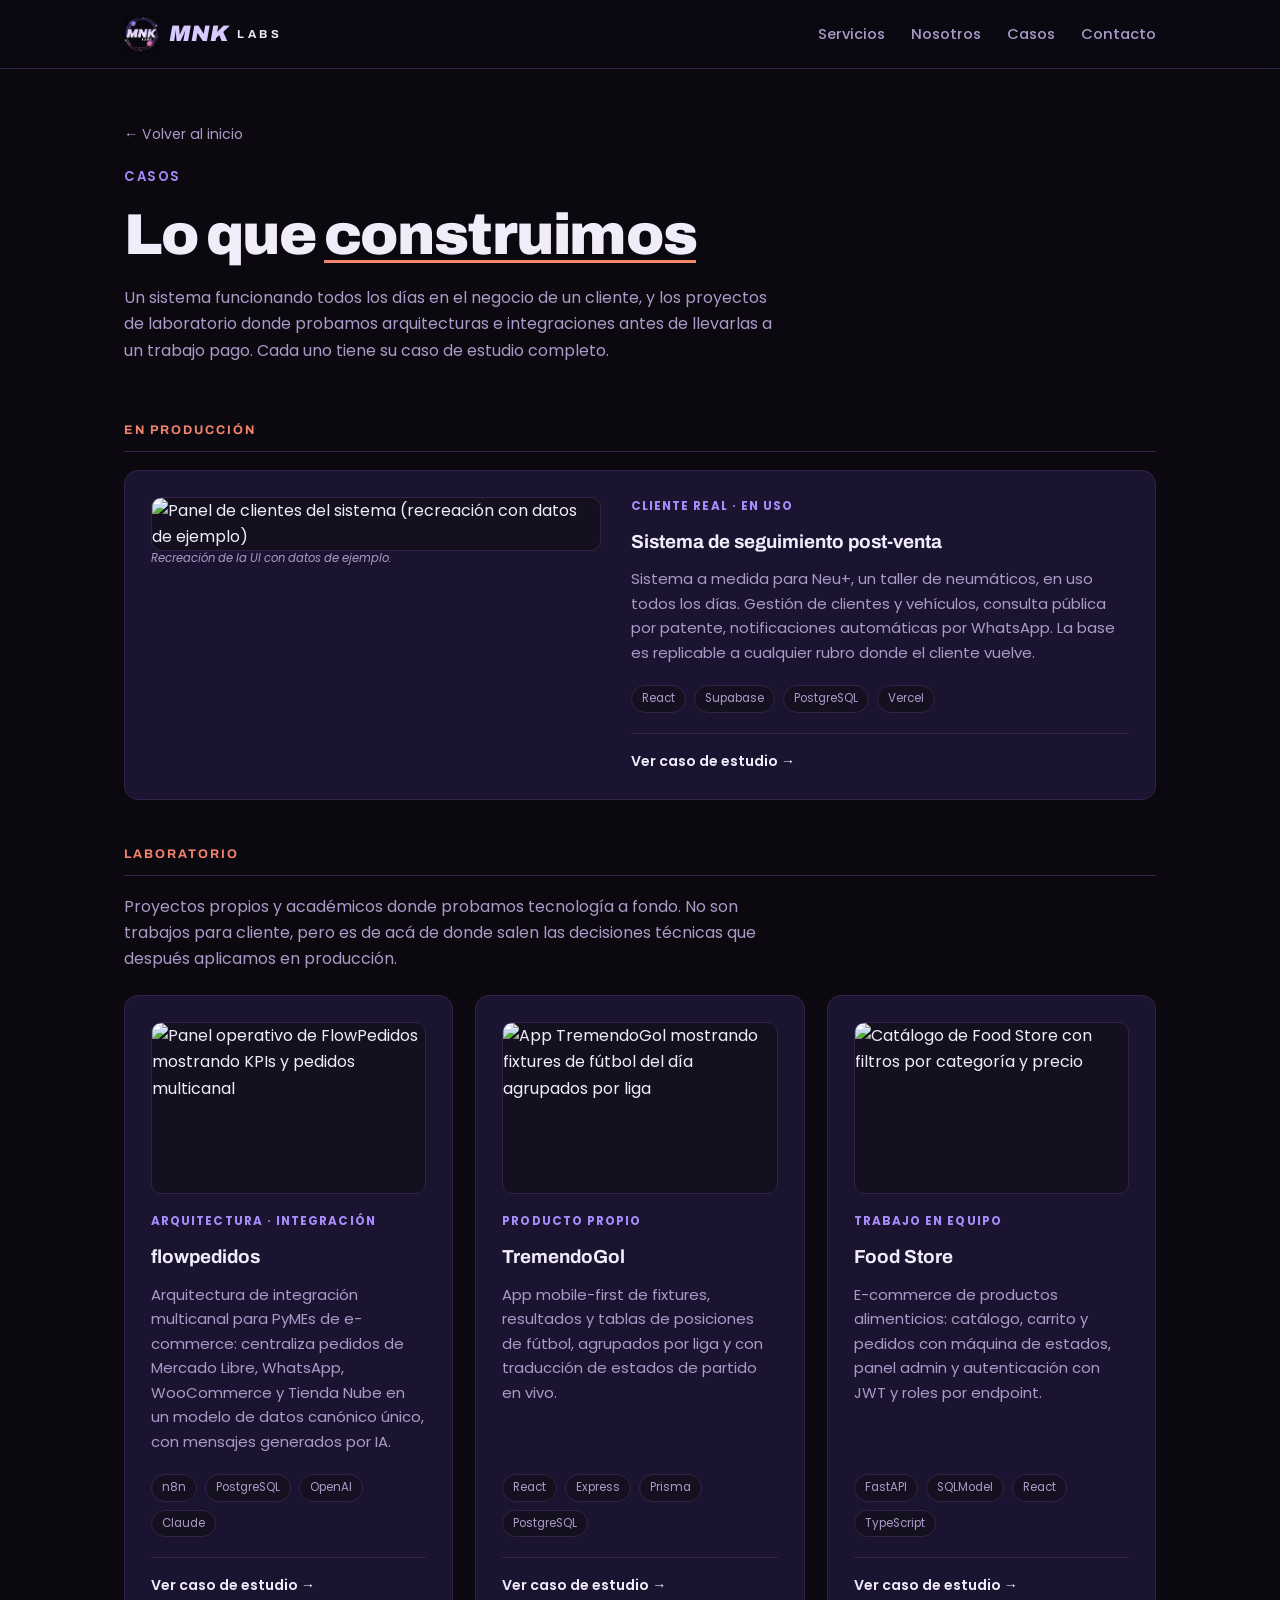
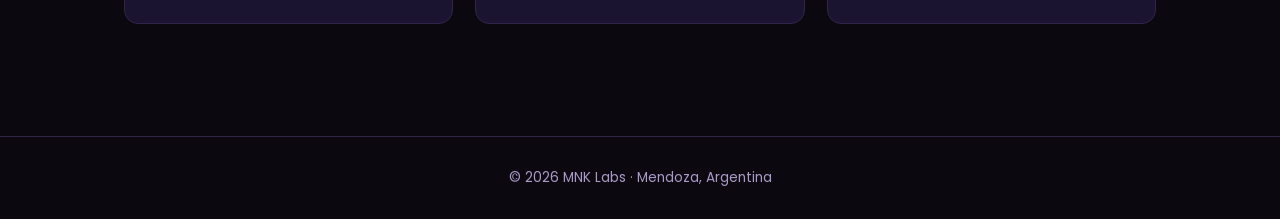
==== commit 9fcd7919: "Add MNK Labs logo to nav, hero and favicon The uploaded logo is neon artwork on a solid black backgr" ====
--- a/proyectos/index.html
+++ b/proyectos/index.html
@@ -5,6 +5,7 @@
 <meta name="viewport" content="width=device-width, initial-scale=1.0">
 <title>Casos — MNK Labs</title>
 <meta name="description" content="Casos de MNK Labs: sistema de seguimiento post-venta en producción para Neu+, más los proyectos de laboratorio donde probamos arquitecturas e integraciones.">
+<link rel="icon" type="image/png" href="../assets/favicon.png">
 <link rel="preconnect" href="https://fonts.googleapis.com">
 <link rel="preconnect" href="https://fonts.gstatic.com" crossorigin>
 <link href="https://fonts.googleapis.com/css2?family=Archivo:ital,wght@0,400..900;1,400..900&family=Poppins:wght@400;500;600;700&display=swap" rel="stylesheet">
@@ -15,7 +16,7 @@
 <header>
   <div class="wrap">
     <nav>
-      <a class="logo" href="../index.html"><span class="logo-mnk">MNK</span><span class="logo-labs">LABS</span></a>
+      <a class="logo" href="../index.html"><img class="logo-mark" src="../assets/logo-web.jpg" alt=""><span class="logo-mnk">MNK</span><span class="logo-labs">LABS</span></a>
       <ul class="nav-links">
         <li><a href="../index.html#servicios">Servicios</a></li>
         <li><a href="../index.html#nosotros">Nosotros</a></li>
--- a/assets/style.css
+++ b/assets/style.css
@@ -51,10 +51,19 @@
 /* --- Marca --------------------------------------------------------------- */
 .logo {
   display: inline-flex;
-  align-items: baseline;
-  gap: 7px;
+  align-items: center;
+  gap: 9px;
   text-decoration: none;
   font-family: var(--font-display);
+}
+
+/* El logo es arte neón sobre negro: screen funde el negro con el fondo */
+.logo-mark {
+  width: 36px;
+  height: 36px;
+  object-fit: contain;
+  mix-blend-mode: screen;
+  flex-shrink: 0;
 }
 .logo-mnk {
   font-weight: 900;
@@ -91,11 +100,14 @@
 
 .nav-links {
   display: flex;
-  gap: 26px;
+  flex-wrap: wrap;
+  gap: 10px 26px;
   list-style: none;
   margin: 0;
   padding: 0;
 }
+
+.nav-links li { white-space: nowrap; }
 
 .nav-links a {
   text-decoration: none;
@@ -186,6 +198,22 @@
 /* --- Hero ---------------------------------------------------------------- */
 .hero { padding: 88px 0 64px; }
 
+.hero-inner {
+  display: flex;
+  align-items: center;
+  gap: 48px;
+}
+
+.hero-text { flex: 1; min-width: 0; }
+
+.hero-logo {
+  flex-shrink: 0;
+  width: 320px;
+  height: 320px;
+  object-fit: contain;
+  mix-blend-mode: screen;
+}
+
 .hero .lead {
   color: var(--text-dim);
   font-size: 1.16rem;
@@ -509,6 +537,11 @@
 .pager a:hover { color: var(--accent); }
 
 /* --- Responsive ---------------------------------------------------------- */
+@media (max-width: 900px) {
+  .hero-inner { flex-direction: column-reverse; gap: 24px; }
+  .hero-logo { width: 200px; height: 200px; }
+}
+
 @media (max-width: 760px) {
   .card-featured { flex-direction: column; gap: 0; }
   .featured-media { width: 100%; }
